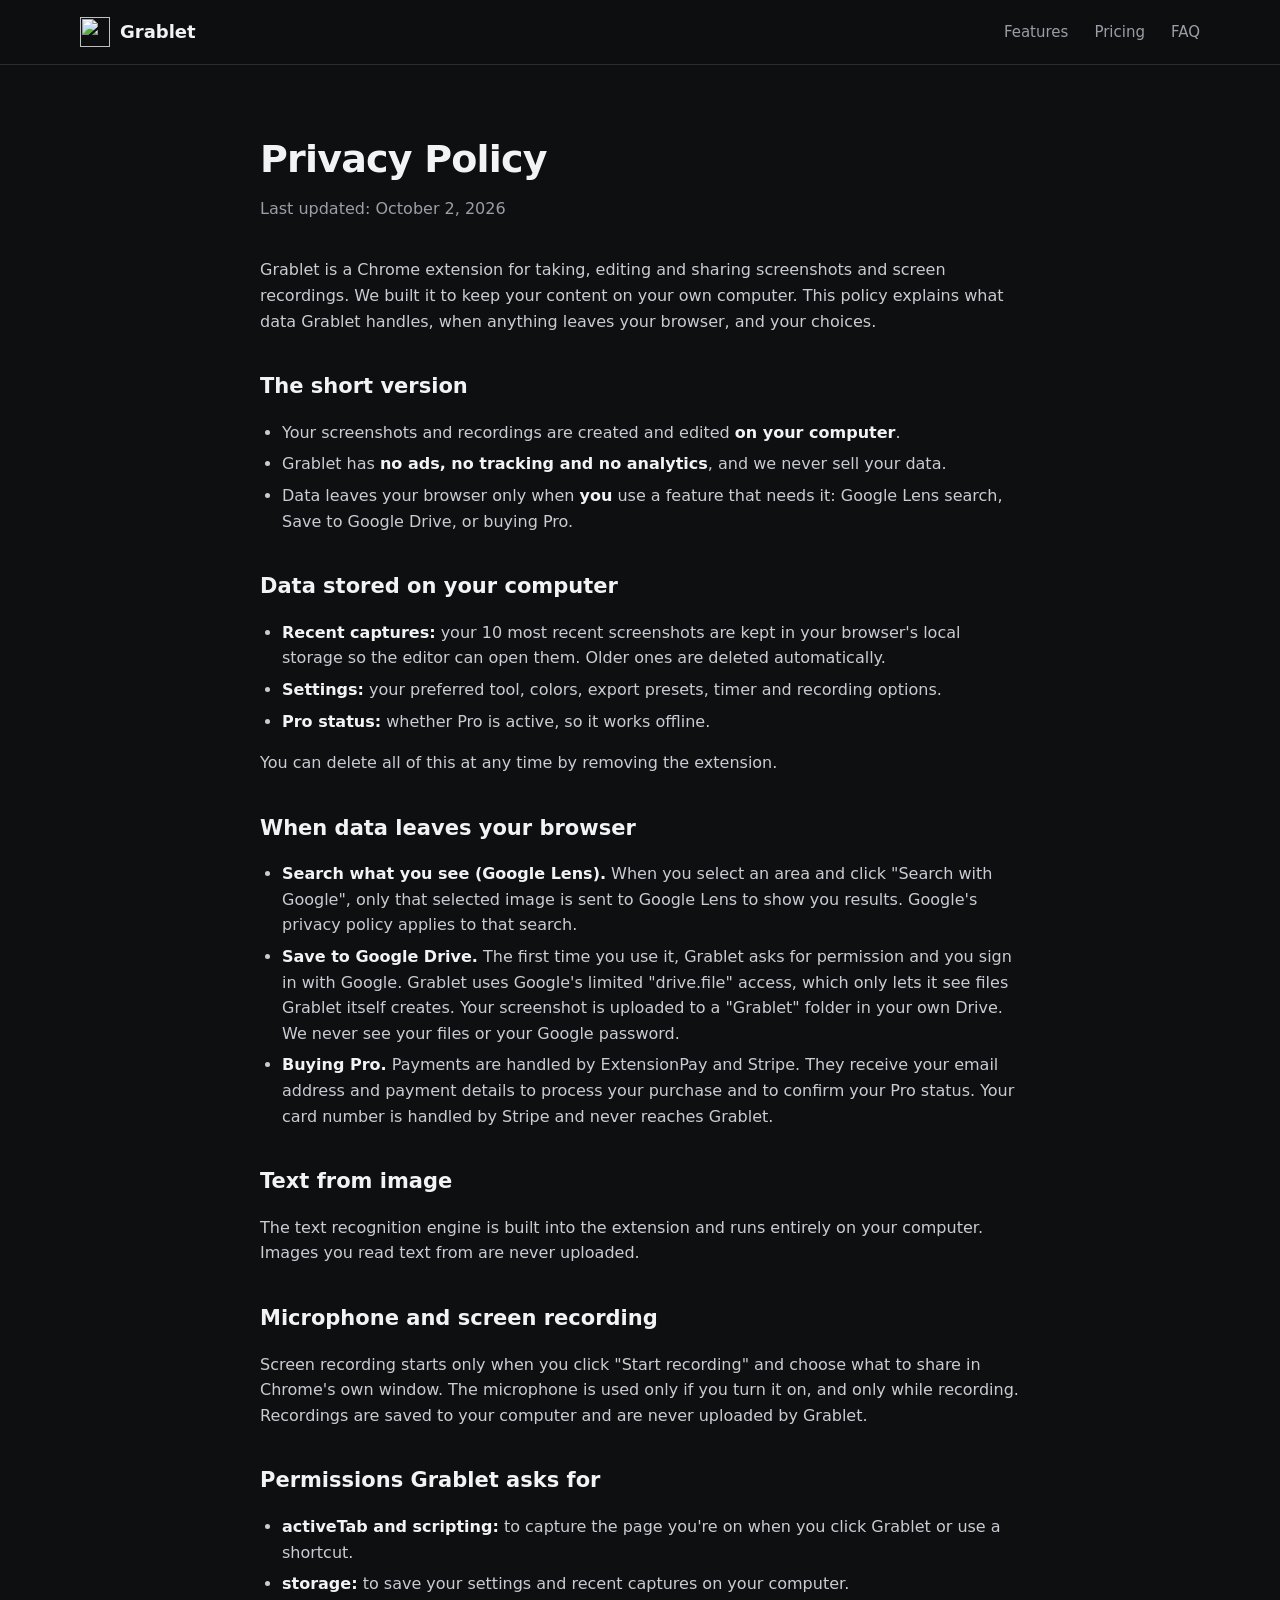
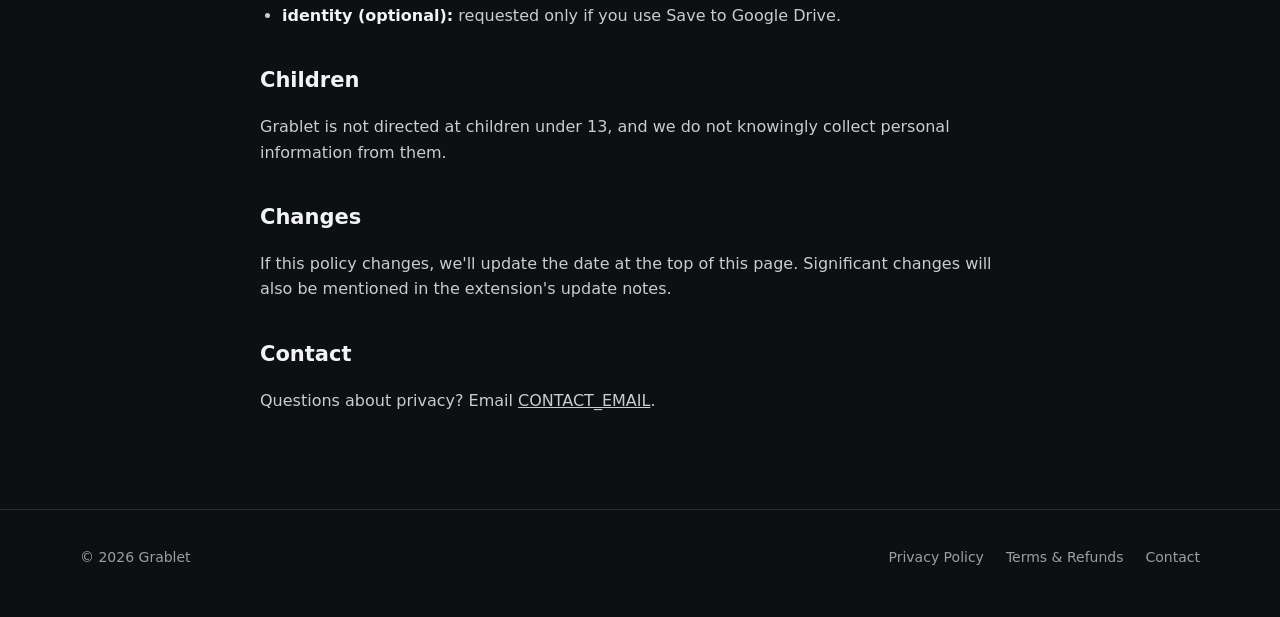
==== privacy.html @ d5810df5 "Add files via upload" ====
<!doctype html>
<html lang="en">
<head>
  <meta charset="utf-8">
  <meta name="viewport" content="width=device-width, initial-scale=1">
  <title>Privacy Policy – Grablet</title>
  <link rel="icon" href="assets/favicon.png">
  <link rel="stylesheet" href="style.css">
</head>
<body>
  <header class="top">
    <div class="wrap">
      <a class="logo" href="./"><img src="assets/icon-128.png" alt="">Grablet</a>
      <nav><a href="./#features">Features</a><a href="./#pricing">Pricing</a><a href="./#faq">FAQ</a></nav>
    </div>
  </header>

  <main class="wrap legal">
    <h1>Privacy Policy</h1>
    <p class="updated">Last updated: October 2, 2026</p>

    <p>Grablet is a Chrome extension for taking, editing and sharing screenshots and screen recordings. We built it to keep your content on your own computer. This policy explains what data Grablet handles, when anything leaves your browser, and your choices.</p>

    <h2>The short version</h2>
    <ul>
      <li>Your screenshots and recordings are created and edited <strong>on your computer</strong>.</li>
      <li>Grablet has <strong>no ads, no tracking and no analytics</strong>, and we never sell your data.</li>
      <li>Data leaves your browser only when <strong>you</strong> use a feature that needs it: Google Lens search, Save to Google Drive, or buying Pro.</li>
    </ul>

    <h2>Data stored on your computer</h2>
    <ul>
      <li><strong>Recent captures:</strong> your 10 most recent screenshots are kept in your browser's local storage so the editor can open them. Older ones are deleted automatically.</li>
      <li><strong>Settings:</strong> your preferred tool, colors, export presets, timer and recording options.</li>
      <li><strong>Pro status:</strong> whether Pro is active, so it works offline.</li>
    </ul>
    <p>You can delete all of this at any time by removing the extension.</p>

    <h2>When data leaves your browser</h2>
    <ul>
      <li><strong>Search what you see (Google Lens).</strong> When you select an area and click "Search with Google", only that selected image is sent to Google Lens to show you results. Google's privacy policy applies to that search.</li>
      <li><strong>Save to Google Drive.</strong> The first time you use it, Grablet asks for permission and you sign in with Google. Grablet uses Google's limited "drive.file" access, which only lets it see files Grablet itself creates. Your screenshot is uploaded to a "Grablet" folder in your own Drive. We never see your files or your Google password.</li>
      <li><strong>Buying Pro.</strong> Payments are handled by ExtensionPay and Stripe. They receive your email address and payment details to process your purchase and to confirm your Pro status. Your card number is handled by Stripe and never reaches Grablet.</li>
    </ul>

    <h2>Text from image</h2>
    <p>The text recognition engine is built into the extension and runs entirely on your computer. Images you read text from are never uploaded.</p>

    <h2>Microphone and screen recording</h2>
    <p>Screen recording starts only when you click "Start recording" and choose what to share in Chrome's own window. The microphone is used only if you turn it on, and only while recording. Recordings are saved to your computer and are never uploaded by Grablet.</p>

    <h2>Permissions Grablet asks for</h2>
    <ul>
      <li><strong>activeTab and scripting:</strong> to capture the page you're on when you click Grablet or use a shortcut.</li>
      <li><strong>storage:</strong> to save your settings and recent captures on your computer.</li>
      <li><strong>identity (optional):</strong> requested only if you use Save to Google Drive.</li>
    </ul>

    <h2>Children</h2>
    <p>Grablet is not directed at children under 13, and we do not knowingly collect personal information from them.</p>

    <h2>Changes</h2>
    <p>If this policy changes, we'll update the date at the top of this page. Significant changes will also be mentioned in the extension's update notes.</p>

    <h2>Contact</h2>
    <p>Questions about privacy? Email <a href="mailto:CONTACT_EMAIL">CONTACT_EMAIL</a>.</p>
  </main>

  <footer>
    <div class="wrap">
      <span>© 2026 Grablet</span>
      <nav><a href="privacy.html">Privacy Policy</a><a href="terms.html">Terms &amp; Refunds</a><a href="mailto:CONTACT_EMAIL">Contact</a></nav>
    </div>
  </footer>
</body>
</html>
---- style.css ----
:root {
  --bg: #0e0f11; --bg2: #15161a; --panel: #1b1c20; --line: #2a2c31; --text: #f2f3f5; --muted: #9a9ea6;
  --accent: #e5e7eb; --ink: #111214; --radius: 16px;
}
* { box-sizing: border-box; }
html { scroll-behavior: smooth; }
body { margin: 0; background: var(--bg); color: var(--text); font: 16px/1.6 system-ui, -apple-system, "Segoe UI", Roboto, sans-serif; -webkit-font-smoothing: antialiased; }
a { color: inherit; }
img { max-width: 100%; height: auto; display: block; }
.wrap { width: min(1120px, 100% - 40px); margin: 0 auto; }

/* header */
.top { position: sticky; top: 0; z-index: 10; background: rgba(14,15,17,.82); backdrop-filter: blur(10px); border-bottom: 1px solid var(--line); }
.top .wrap { display: flex; align-items: center; justify-content: space-between; height: 64px; }
.logo { display: flex; align-items: center; gap: 10px; font-weight: 700; font-size: 18px; text-decoration: none; }
.logo img { width: 30px; height: 30px; }
.top nav { display: flex; gap: 26px; align-items: center; }
.top nav a { text-decoration: none; color: var(--muted); font-size: 15px; }
.top nav a:hover { color: var(--text); }
.btn { display: inline-flex; align-items: center; gap: 9px; height: 44px; padding: 0 20px; border-radius: 11px; background: var(--accent); color: var(--ink) !important; font-weight: 650; text-decoration: none; border: none; font-size: 15px; }
.btn:hover { filter: brightness(1.06); }
.btn.ghost { background: transparent; color: var(--text) !important; border: 1px solid var(--line); }
.btn.small { height: 36px; padding: 0 14px; font-size: 14px; }
.btn svg { width: 18px; height: 18px; }

/* hero */
.hero { padding: 84px 0 40px; text-align: center; }
.eyebrow { display: inline-block; padding: 5px 12px; border: 1px solid var(--line); border-radius: 99px; color: var(--muted); font-size: 13px; margin-bottom: 22px; }
.hero h1 { font-size: clamp(38px, 6vw, 64px); line-height: 1.05; letter-spacing: -1.5px; margin: 0 auto 18px; max-width: 820px; }
.hero h1 span { color: var(--muted); }
.hero p.lead { font-size: clamp(17px, 2vw, 20px); color: var(--muted); max-width: 640px; margin: 0 auto 30px; }
.cta { display: flex; gap: 12px; justify-content: center; flex-wrap: wrap; }
.note { margin-top: 14px; color: var(--muted); font-size: 13px; }
.shot { margin: 56px auto 0; border-radius: 18px; overflow: hidden; border: 1px solid var(--line); box-shadow: 0 30px 80px rgba(0,0,0,.55), 0 0 0 8px rgba(255,255,255,.02); }

/* sections */
section { padding: 84px 0; }
.alt { background: var(--bg2); border-top: 1px solid var(--line); border-bottom: 1px solid var(--line); }
.head { text-align: center; max-width: 640px; margin: 0 auto 44px; }
.head h2 { font-size: clamp(28px, 4vw, 40px); letter-spacing: -.8px; margin: 0 0 10px; line-height: 1.15; }
.head p { color: var(--muted); margin: 0; font-size: 17px; }

.modes { display: grid; grid-template-columns: repeat(4, 1fr); gap: 14px; }
.grid { display: grid; grid-template-columns: repeat(3, 1fr); gap: 16px; }
.card { background: var(--panel); border: 1px solid var(--line); border-radius: var(--radius); padding: 24px; }
.card h3 { margin: 14px 0 6px; font-size: 17px; display: flex; align-items: center; gap: 8px; }
.card p { margin: 0; color: var(--muted); font-size: 15px; }
.ico { width: 42px; height: 42px; border-radius: 11px; display: grid; place-items: center; background: #26282d; border: 1px solid var(--line); }
.ico svg { width: 22px; height: 22px; fill: none; stroke: var(--accent); stroke-width: 1.8; stroke-linecap: round; stroke-linejoin: round; }
.pro { font-size: 10px; font-weight: 800; letter-spacing: .4px; padding: 2px 6px; border-radius: 5px; background: #2e3036; color: var(--accent); }

/* pricing */
.plans { display: grid; grid-template-columns: repeat(3, 1fr); gap: 16px; align-items: stretch; }
.plan { display: flex; flex-direction: column; }
.plan.best { border-color: #6b7078; box-shadow: 0 0 0 1px #6b7078; position: relative; }
.plan .tag { position: absolute; top: -12px; left: 24px; background: var(--accent); color: var(--ink); font-size: 12px; font-weight: 700; padding: 3px 10px; border-radius: 99px; }
.plan h3 { margin: 0 0 4px; }
.price { font-size: 42px; font-weight: 750; letter-spacing: -1px; margin: 10px 0 0; }
.price small { font-size: 16px; color: var(--muted); font-weight: 500; letter-spacing: 0; }
.plan .sub { color: var(--muted); font-size: 14px; margin: 2px 0 18px; }
.plan ul { list-style: none; padding: 0; margin: 0 0 24px; display: grid; gap: 9px; font-size: 15px; }
.plan li { display: flex; gap: 10px; }
.plan li::before { content: ""; flex: none; width: 18px; height: 18px; margin-top: 3px; border-radius: 50%; background: #2e3036 url("data:image/svg+xml,%3Csvg xmlns='http://www.w3.org/2000/svg' viewBox='0 0 24 24'%3E%3Cpath d='M6 12.5l4 4 8-9' fill='none' stroke='%23e5e7eb' stroke-width='2.6' stroke-linecap='round' stroke-linejoin='round'/%3E%3C/svg%3E") center/12px no-repeat; }
.plan .btn { margin-top: auto; justify-content: center; }

/* faq */
.faq { max-width: 760px; margin: 0 auto; display: grid; gap: 10px; }
details { background: var(--panel); border: 1px solid var(--line); border-radius: 12px; padding: 4px 20px; }
summary { cursor: pointer; padding: 14px 0; font-weight: 600; list-style: none; display: flex; justify-content: space-between; gap: 16px; }
summary::after { content: "+"; color: var(--muted); font-size: 20px; line-height: 1; }
details[open] summary::after { content: "–"; }
details p { margin: 0 0 16px; color: var(--muted); }

/* footer */
footer { border-top: 1px solid var(--line); padding: 36px 0 48px; color: var(--muted); font-size: 14px; }
footer .wrap { display: flex; justify-content: space-between; gap: 20px; flex-wrap: wrap; align-items: center; }
footer nav { display: flex; gap: 22px; flex-wrap: wrap; }
footer a { text-decoration: none; }
footer a:hover { color: var(--text); }

/* legal pages */
.legal { max-width: 760px; margin: 0 auto; padding: 64px 0 80px; }
.legal h1 { font-size: 38px; letter-spacing: -.8px; margin: 0 0 6px; }
.legal .updated { color: var(--muted); margin: 0 0 36px; }
.legal h2 { font-size: 21px; margin: 36px 0 10px; }
.legal p, .legal li { color: #c9ccd2; }
.legal ul { padding-left: 22px; }
.legal li { margin: 6px 0; }
.legal strong { color: var(--text); }

@media (max-width: 900px) {
  .modes { grid-template-columns: repeat(2, 1fr); }
  .grid, .plans { grid-template-columns: 1fr; }
  .top nav a:not(.btn) { display: none; }
  section { padding: 64px 0; }
  .hero { padding-top: 56px; }
}
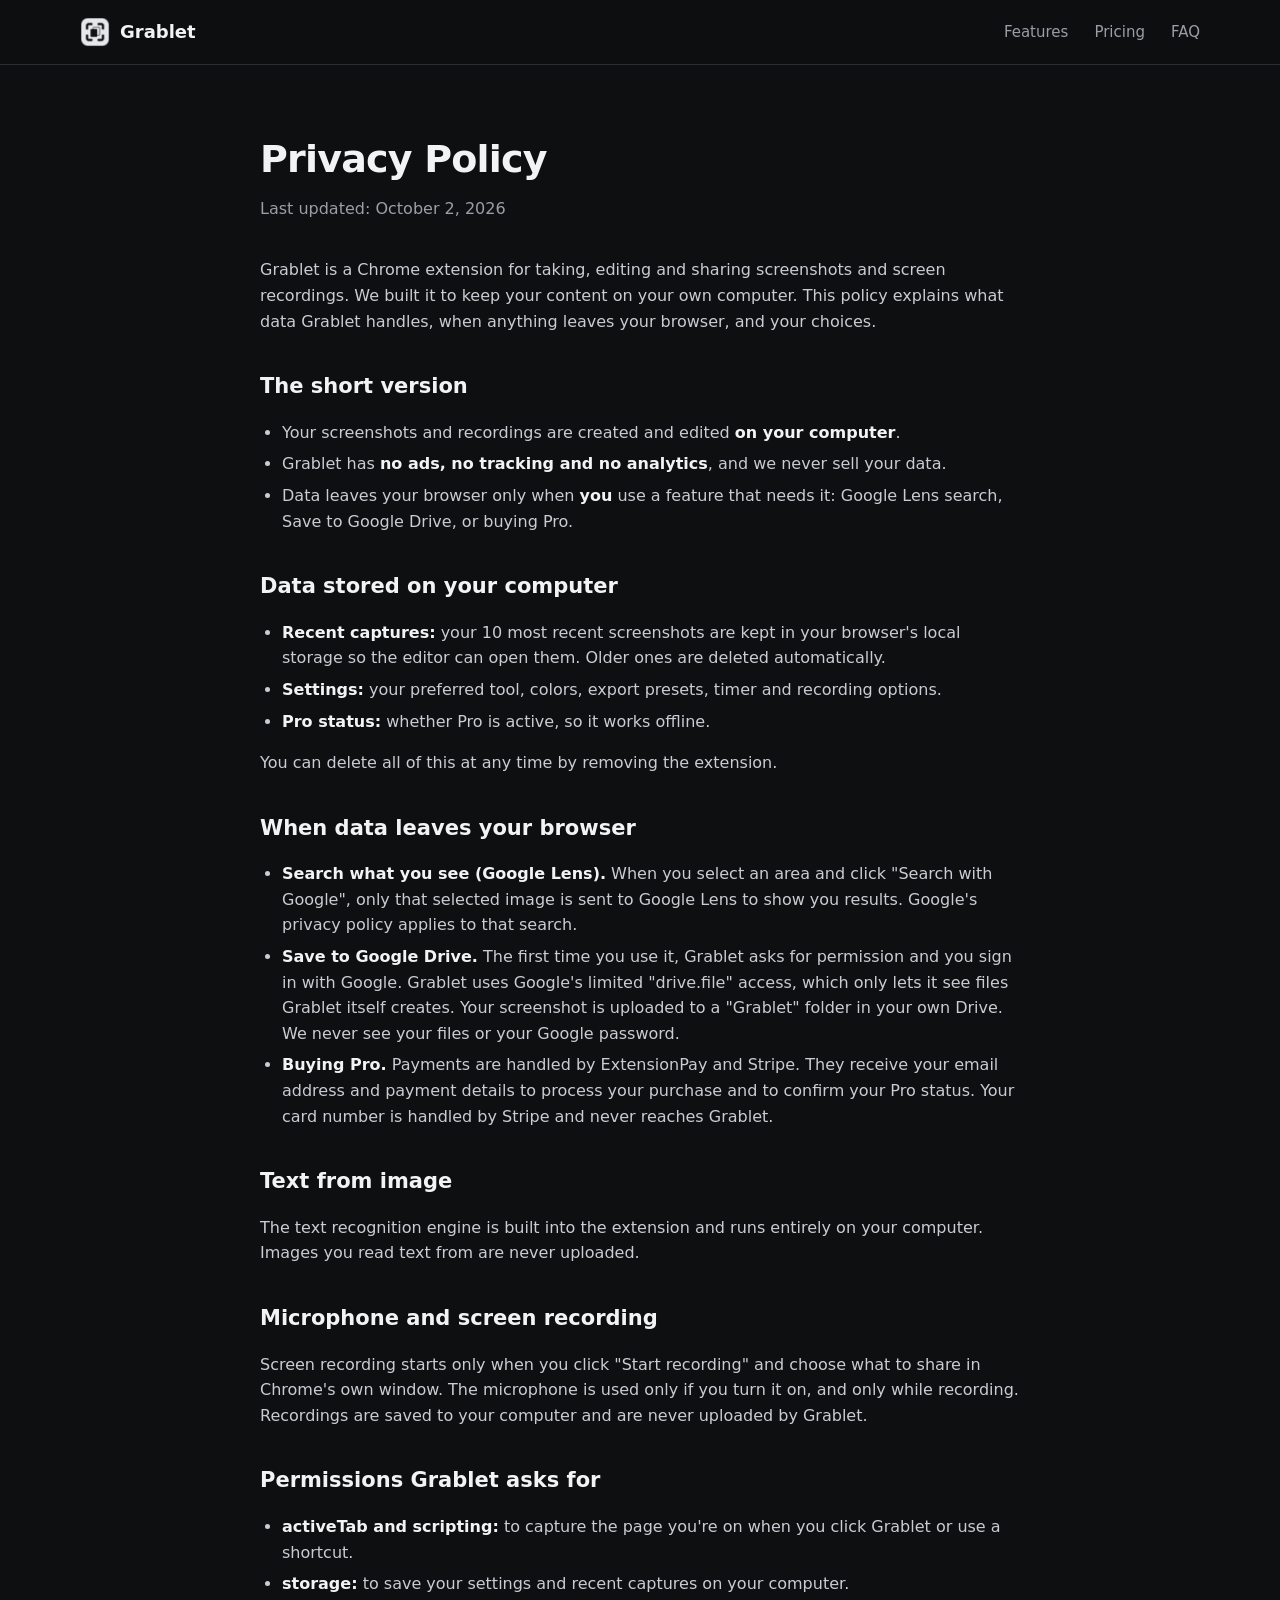
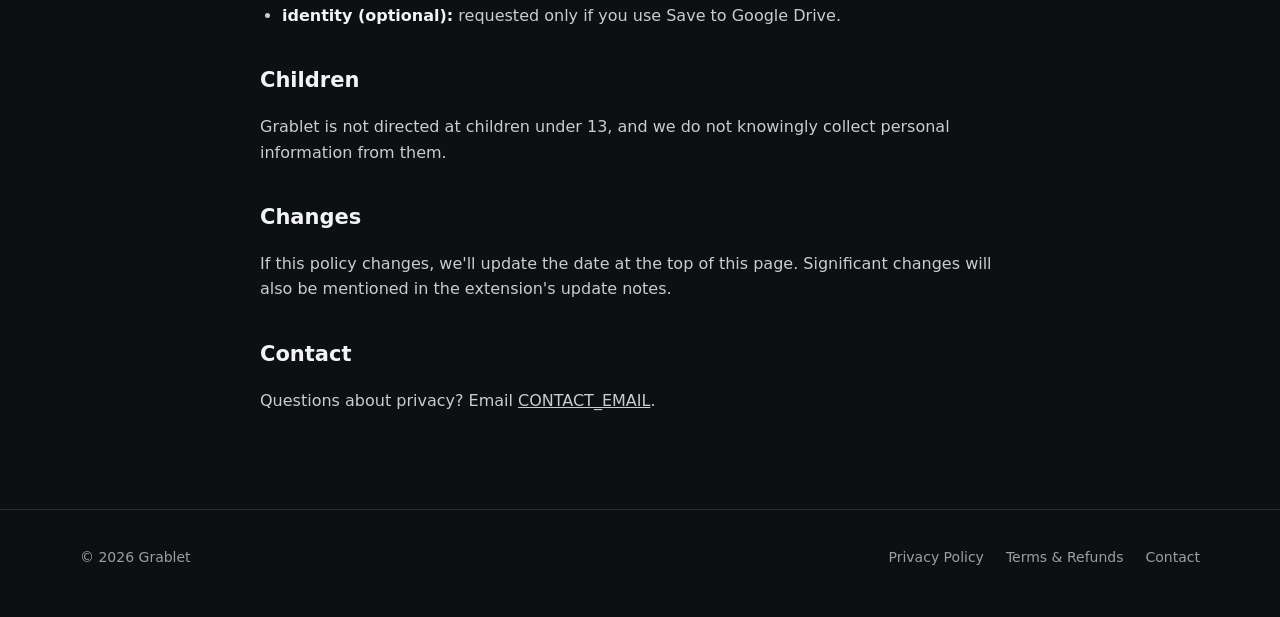
==== commit 85d8a97f: "Add files via upload" ====
--- a/privacy.html
+++ b/privacy.html
@@ -4,13 +4,13 @@
   <meta charset="utf-8">
   <meta name="viewport" content="width=device-width, initial-scale=1">
   <title>Privacy Policy – Grablet</title>
-  <link rel="icon" href="assets/favicon.png">
+  <link rel="icon" href="favicon.png">
   <link rel="stylesheet" href="style.css">
 </head>
 <body>
   <header class="top">
     <div class="wrap">
-      <a class="logo" href="./"><img src="assets/icon-128.png" alt="">Grablet</a>
+      <a class="logo" href="./"><img src="icon-128.png" alt="">Grablet</a>
       <nav><a href="./#features">Features</a><a href="./#pricing">Pricing</a><a href="./#faq">FAQ</a></nav>
     </div>
   </header>
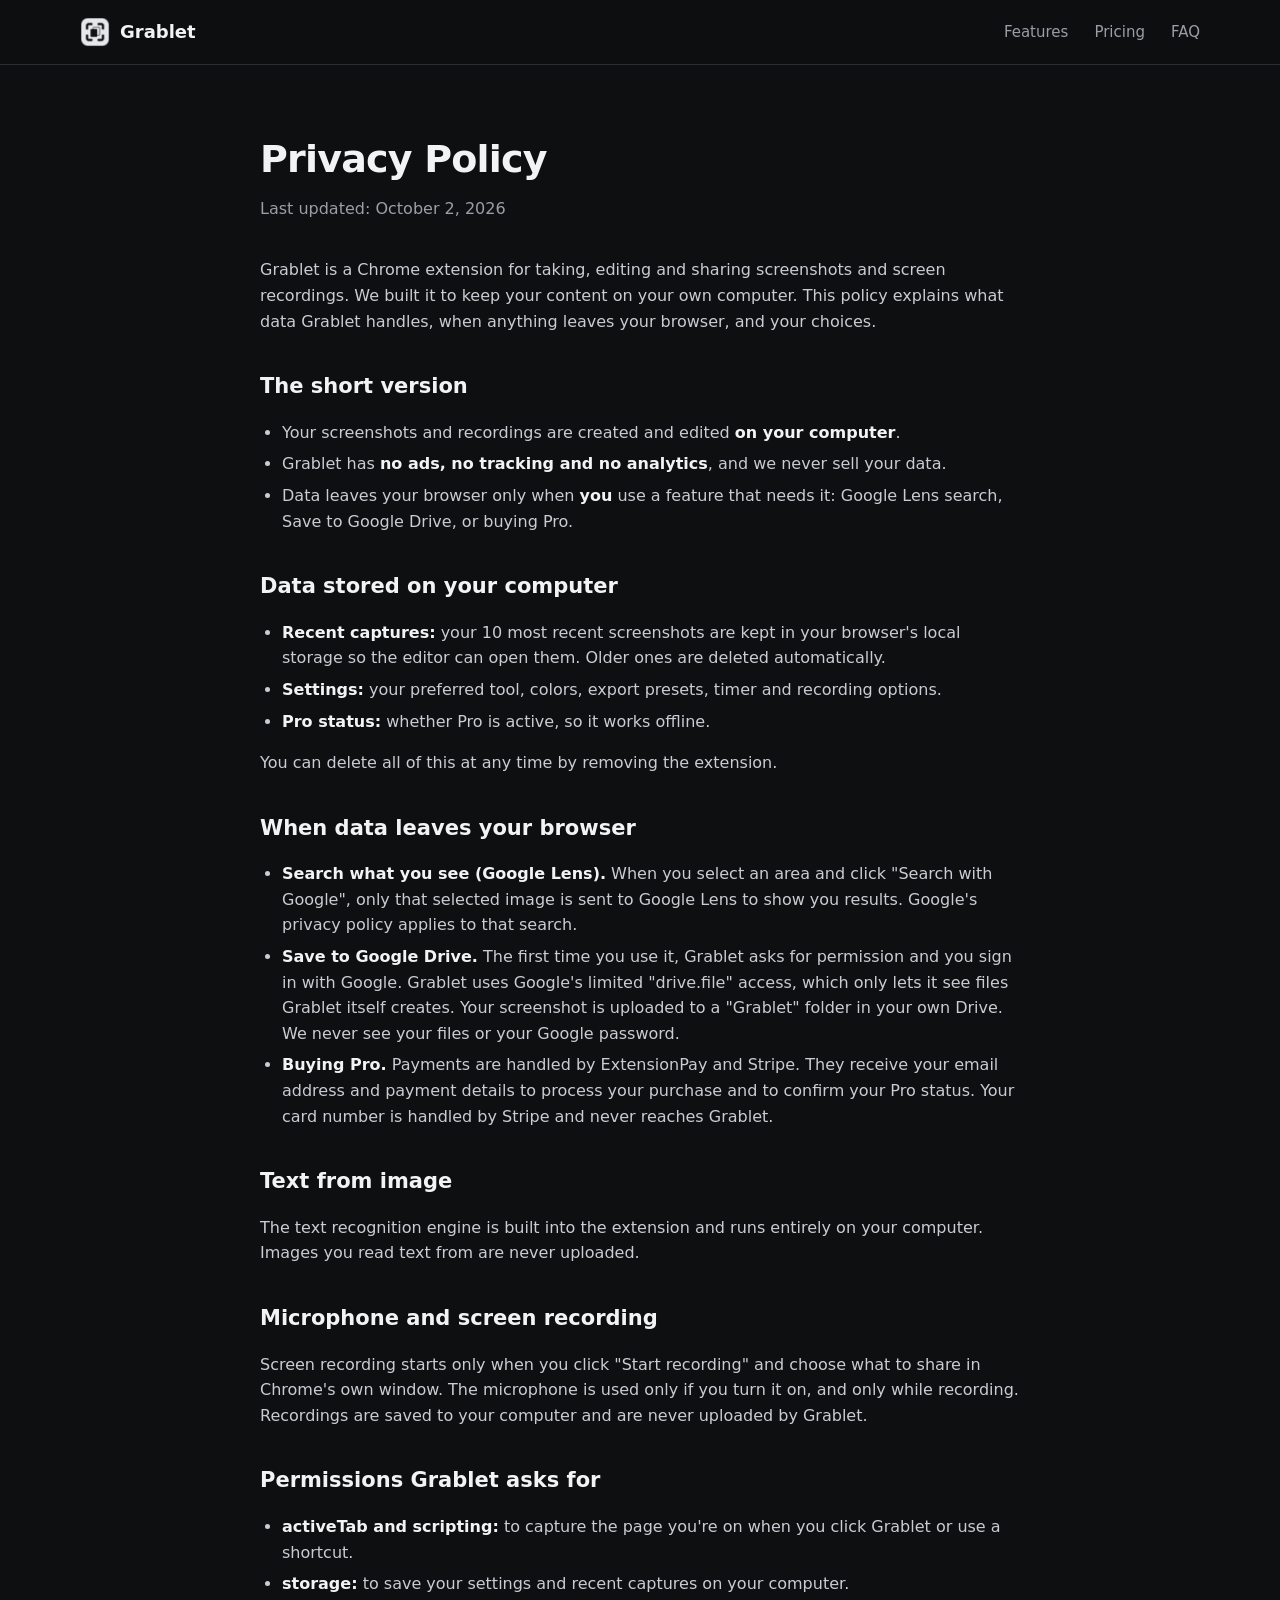
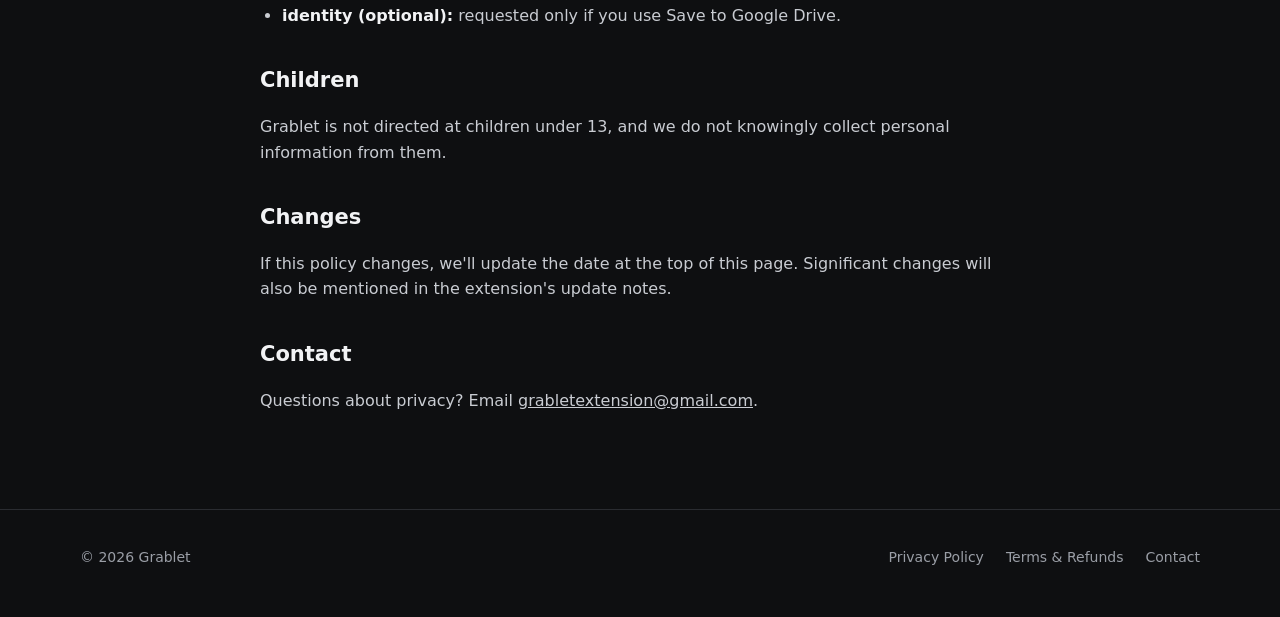
==== commit 9a40afb0: "Add files via upload" ====
--- a/privacy.html
+++ b/privacy.html
@@ -63,13 +63,13 @@
     <p>If this policy changes, we'll update the date at the top of this page. Significant changes will also be mentioned in the extension's update notes.</p>
 
     <h2>Contact</h2>
-    <p>Questions about privacy? Email <a href="mailto:CONTACT_EMAIL">CONTACT_EMAIL</a>.</p>
+    <p>Questions about privacy? Email <a href="mailto:grabletextension@gmail.com">grabletextension@gmail.com</a>.</p>
   </main>
 
   <footer>
     <div class="wrap">
       <span>© 2026 Grablet</span>
-      <nav><a href="privacy.html">Privacy Policy</a><a href="terms.html">Terms &amp; Refunds</a><a href="mailto:CONTACT_EMAIL">Contact</a></nav>
+      <nav><a href="privacy.html">Privacy Policy</a><a href="terms.html">Terms &amp; Refunds</a><a href="mailto:grabletextension@gmail.com">Contact</a></nav>
     </div>
   </footer>
 </body>
